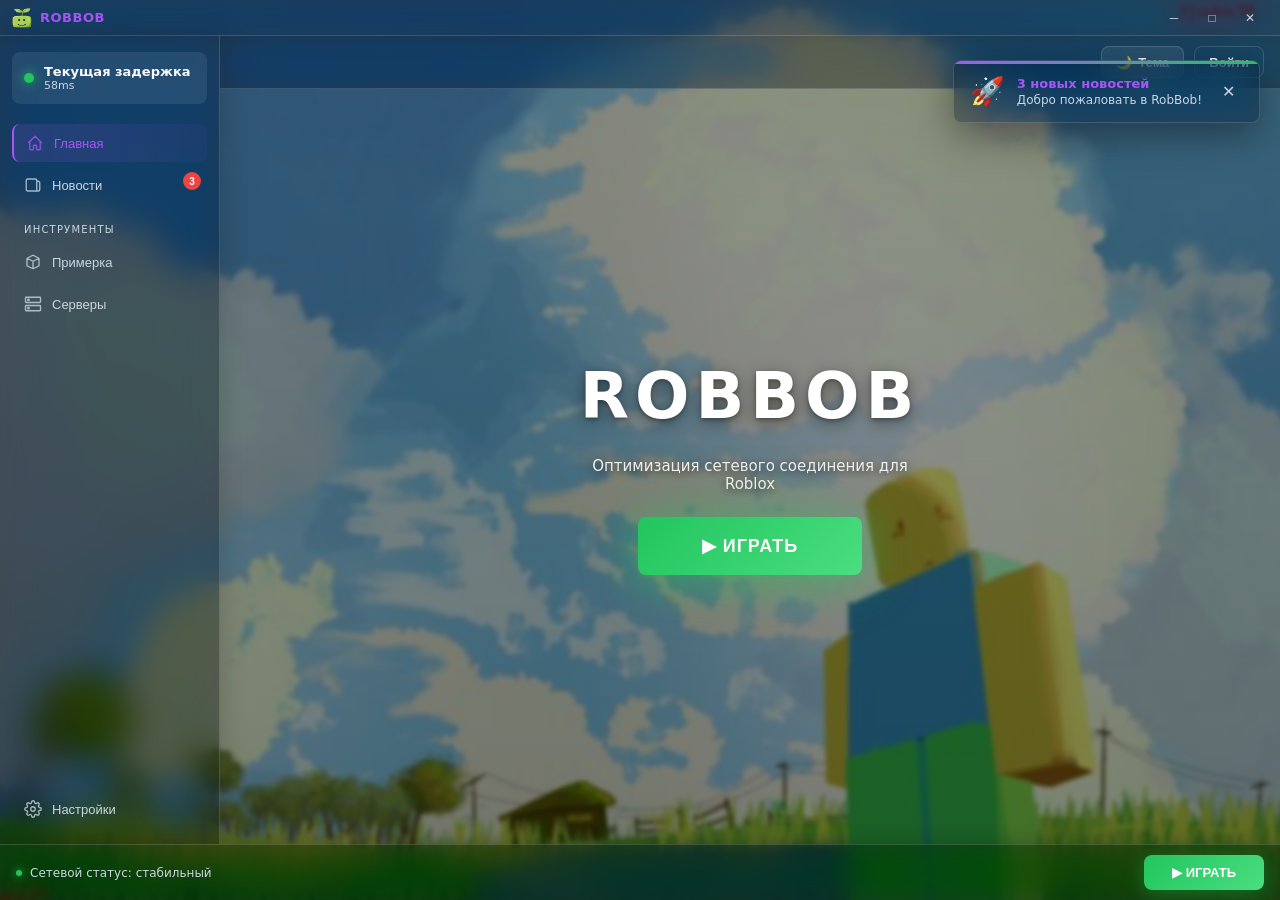
==== src/index.html @ 4bb6ec1b "Add files via upload" ====
<!DOCTYPE html>
<html lang="ru">
<head>
  <meta charset="UTF-8">
  <meta name="viewport" content="width=device-width, initial-scale=1.0">
  <meta http-equiv="Content-Security-Policy" content="default-src 'self'; script-src 'self'; style-src 'self' 'unsafe-inline'; img-src 'self' https: data:; connect-src 'self' https:">
  <title>RobBob Launcher</title>
  <link rel="stylesheet" href="styles/main.css">
</head>
<body>
  <!-- Loading Screen -->
  <div class="loading-screen" id="loadingScreen">
    <div class="loading-content">
      <div class="loading-logo">ROBBOB</div>
      <div class="loading-subtitle">Запуск лаунчера...</div>
      <div class="loading-bar">
        <div class="loading-progress" id="loadingProgress"></div>
      </div>
      <div class="loading-status" id="loadingStatus">Инициализация...</div>
    </div>
  </div>

  <!-- Theme Transition Overlay -->
  <div class="theme-transition-overlay" id="themeOverlay"></div>

  <div class="launcher" id="launcher" style="display:none;">
    <!-- Custom Titlebar -->
    <div class="titlebar">
      <div class="logo">
        <div class="logo-icon"></div>
        <span class="logo-text">ROBBOB</span>
      </div>
      <div class="spacer"></div>
      <div class="win-controls">
        <button id="minBtn" title="Свернуть">─</button>
        <button id="maxBtn" title="Развернуть">□</button>
        <button id="closeBtn" class="close" title="Закрыть">✕</button>
      </div>
    </div>

    <div class="layout">
      <!-- Sidebar -->
      <aside class="sidebar">
        <div class="status-block">
          <div class="status-dot" id="connectionDot"></div>
          <div class="status-info">
            <div class="label">Текущая задержка</div>
            <div class="sub"><span id="pingLabel">48ms</span></div>
          </div>
        </div>

        <nav class="nav">
          <button class="nav-item active" data-page="page-main">
            <svg viewBox="0 0 24 24" fill="none" stroke="currentColor">
              <path d="M3 12l9-9 9 9M5 10v10a1 1 0 001 1h3a1 1 0 001-1v-4a1 1 0 011-1h2a1 1 0 011 1v4a1 1 0 001 1h3a1 1 0 001-1V10"/>
            </svg>
            <span>Главная</span>
          </button>

          <button class="nav-item" data-page="page-news">
            <svg viewBox="0 0 24 24" fill="none" stroke="currentColor">
              <path d="M19 20H5a2 2 0 01-2-2V6a2 2 0 012-2h10a2 2 0 012 2v1m2 13a2 2 0 01-2-2V7m2 13a2 2 0 002-2V9a2 2 0 00-2-2h-2"/>
            </svg>
            <span>Новости</span>
          </button>

          <div class="nav-category">Инструменты</div>

          <button class="nav-item" data-page="page-accessories">
            <svg viewBox="0 0 24 24" fill="none" stroke="currentColor">
              <path d="M20 7l-8-4-8 4m16 0l-8 4m8-4v10l-8 4m0-10L4 7m8 4v10M4 7v10l8 4"/>
            </svg>
            <span>Примерка</span>
          </button>

          <button class="nav-item" data-page="page-servers">
            <svg viewBox="0 0 24 24" fill="none" stroke="currentColor">
              <rect x="2" y="3" width="20" height="7" rx="1"/>
              <rect x="2" y="14" width="20" height="7" rx="1"/>
              <circle cx="6" cy="6.5" r="1"/>
              <circle cx="6" cy="17.5" r="1"/>
            </svg>
            <span>Серверы</span>
          </button>
        </nav>

        <div class="sidebar-footer">
          <button class="nav-item" data-page="page-settings">
            <svg viewBox="0 0 24 24" fill="none" stroke="currentColor">
              <circle cx="12" cy="12" r="3"/>
              <path d="M19.4 15a1.65 1.65 0 00.33 1.82l.06.06a2 2 0 01-2.83 2.83l-.06-.06a1.65 1.65 0 00-1.82-.33 1.65 1.65 0 00-1 1.51V21a2 2 0 01-4 0v-.09A1.65 1.65 0 009 19.4a1.65 1.65 0 00-1.82.33l-.06.06a2 2 0 01-2.83-2.83l.06-.06a1.65 1.65 0 00.33-1.82 1.65 1.65 0 00-1.51-1H3a2 2 0 010-4h.09A1.65 1.65 0 004.6 9a1.65 1.65 0 00-.33-1.82l-.06-.06a2 2 0 112.83-2.83l.06.06a1.65 1.65 0 001.82.33H9a1.65 1.65 0 001-1.51V3a2 2 0 114 0v.09a1.65 1.65 0 001 1.51 1.65 1.65 0 001.82-.33l.06-.06a2 2 0 112.83 2.83l-.06.06a1.65 1.65 0 00-.33 1.82V9a1.65 1.65 0 001.51 1H21a2 2 0 010 4h-.09a1.65 1.65 0 00-1.51 1z"/>
            </svg>
            <span>Настройки</span>
          </button>
        </div>
      </aside>

      <!-- Main Content -->
      <main class="content">
        <div class="topbar">
          <div id="userProfile" class="user-profile" style="display:none;"></div>
          <button class="theme-toggle" id="themeToggle" title="Сменить тему">
            <span class="icon">🌙</span>
            <span>Тема</span>
          </button>
          <button class="btn ghost" id="openLogin">Войти</button>
        </div>

        <section class="pages">
          <!-- Main Page -->
          <div id="page-main" class="page page-main active">
            <div class="main-content">
              <div class="main-logo">ROBBOB</div>
              <div class="main-subtitle">Оптимизация сетевого соединения для Roblox</div>
              <button class="play-btn" id="playBtn">▶ ИГРАТЬ</button>
            </div>
          </div>

          <!-- News Page -->
          <div id="page-news" class="page">
            <div class="page-inner">
              <h2 style="margin:0 0 16px 0; color:var(--text);">Новости</h2>
              <div id="newsContainer" class="news-container">
                <!-- News cards will be loaded dynamically -->
                <div class="news-loading">
                  <div class="loading-spinner"></div>
                  <span>Загрузка новостей...</span>
                </div>
              </div>
            </div>
          </div>

          <!-- Accessories Page -->
          <div id="page-accessories" class="page">
            <div class="page-inner" style="display:flex; flex-direction:column; align-items:center; justify-content:center;">
              <div class="card" style="max-width:420px; text-align:center;">
                <h3 style="margin-bottom:12px;">🎭 Catalog Avatar Creator</h3>
                <p style="margin-bottom:16px;">Примерь любые аксессуары на своего аватара перед покупкой.</p>
                <button class="btn primary" style="width:100%;" id="openCatalog">Открыть →</button>
              </div>
            </div>
          </div>

          <!-- Servers Page -->
          <div id="page-servers" class="page">
            <div class="page-inner">
              <h2 style="margin:0 0 16px 0; color:var(--text);">Статус серверов</h2>
              <div class="server-item">
                <div class="name">🇷🇺 Россия (Москва)</div>
                <div class="status-ok">● OK — 48ms</div>
              </div>
              <div class="server-item">
                <div class="name">🇩🇪 Европа (Франкфурт)</div>
                <div class="status-ok">● OK — 72ms</div>
              </div>
              <div class="server-item">
                <div class="name">🇺🇸 США (Нью-Йорк)</div>
                <div class="status-ok">● OK — 120ms</div>
              </div>
            </div>
          </div>

          <!-- Settings Page -->
          <div id="page-settings" class="page">
            <div class="page-inner">
              <h2 style="margin:0 0 16px 0; color:var(--text);">Настройки</h2>
              <div class="card">
                <!-- Network Mode Toggle -->
                  <div class="setting-row">
                    <div class="setting-left">
                      <div class="setting-label-row">
                        <span class="setting-label">Сетевой режим</span>
                        <span class="network-indicator" id="networkIndicator"></span>
                      </div>
                      <div class="setting-desc">Улучшенное сетевое соединение</div>
                      <button class="details-link" id="networkDetailsBtn">подробнее</button>
                    </div>
                    <label class="toggle-switch">
                      <input type="checkbox" id="networkToggle" checked>
                      <span class="toggle-slider"></span>
                    </label>
                  </div>
  
                  <!-- Network Mode Select -->
                  <div class="setting-row" id="networkModeRow">
                    <div>
                      <div class="setting-label">Метод подключения</div>
                      <div class="setting-desc">Если не работает - попробуйте другой вариант</div>
                    </div>
                    <select id="networkModeSelect">
                      <option value="general">Вариант 1</option>
                    </select>
                  </div>

                <div class="setting-row">
                  <div>
                    <div class="setting-label">Тема оформления</div>
                    <div class="setting-desc">Выберите тёмную или светлую тему</div>
                  </div>
                  <select id="themeSelect">
                    <option value="dark">Тёмная</option>
                    <option value="light">Светлая</option>
                  </select>
                </div>
                <div class="setting-row">
                  <div>
                    <div class="setting-label">Сворачивать в трей</div>
                    <div class="setting-desc">При закрытии сворачивать в системный трей</div>
                  </div>
                  <select id="minimizeToTray">
                    <option value="true">Включено</option>
                    <option value="false">Выключено</option>
                  </select>
                </div>
                <div class="setting-row">
                  <div>
                    <div class="setting-label">Версия</div>
                    <div class="setting-desc">RobBob Launcher v1.0.0</div>
                  </div>
                </div>
              </div>
            </div>
          </div>
        </section>
      </main>
    </div>

    <!-- Footer -->
    <div class="footer-bar">
      <div class="footer-status">
        <div class="dot" id="footerDot"></div>
        <span id="footerStatus">Сетевой статус: стабильный</span>
      </div>
      <button class="play-btn-small" id="playBtnFooter">▶ ИГРАТЬ</button>
    </div>
  </div>

  <!-- Login Modal -->
  <div class="modal" id="loginModal">
    <div class="sheet">
      <h2>Вход в аккаунт</h2>
      <p>Введите никнейм Roblox для быстрого переключения.</p>
      <input type="text" id="nickInput" placeholder="Ваш никнейм Roblox">
      <div class="actions">
        <button class="btn ghost" id="loginCancel">Отмена</button>
        <button class="btn primary" id="loginConfirm">Войти</button>
      </div>
    </div>
  </div>

  <!-- Profile Modal -->
  <div class="modal" id="profileModal">
    <div class="sheet profile-sheet">
      <div class="profile-modal-content">
        <div class="profile-avatar-large" id="profileAvatarLarge"></div>
        <div class="profile-info">
          <h2 id="profileDisplayName">Игрок</h2>
          <p class="profile-username" id="profileUsername">@username</p>
          <div class="profile-stats">
            <div class="profile-stat">
              <span class="stat-label">Регистрация</span>
              <span class="stat-value" id="profileCreated">-</span>
            </div>
          </div>
          <div class="profile-actions">
            <button class="btn primary" id="openRobloxProfile">Открыть профиль Roblox</button>
            <button class="btn ghost" id="profileLogout">Выйти</button>
          </div>
        </div>
      </div>
      <div class="actions">
        <button class="btn ghost" id="profileModalClose">Закрыть</button>
      </div>
    </div>
  </div>

  <!-- Network Mode Info Modal -->
  <div class="modal" id="networkModal">
    <div class="sheet network-info-sheet">
      <h2>🛡️ Сетевой режим</h2>
      <div class="network-info-content">
        <p>Сетевой режим улучшает стабильность соединения с игровыми серверами и снижает сетевые задержки.</p>

        <h3>Как это работает?</h3>
        <p>Лаунчер применяет локальные настройки сетевого взаимодействия для повышения стабильности соединения и уменьшения задержек.</p>

        <h3>Безопасно ли это?</h3>
        <p>Да. Все изменения применяются локально на устройстве пользователя и не требуют передачи данных третьим лицам.</p>

        <h3>Технология:</h3>
        <p class="tech-link">Используются общедоступные методы настройки сетевого взаимодействия.</p>
      </div>
      <div class="actions">
        <button class="btn primary" id="networkModalClose">Понятно</button>
      </div>
    </div>
  </div>

  <!-- Telegram Verification Modal -->
  <div class="modal" id="telegramModal">
    <div class="sheet telegram-sheet">
      <h2>📱 Подтверждение доступа</h2>
      <div class="telegram-content">
        <p>Для использования лаунчера необходимо подписаться на наш Telegram канал.</p>
        
        <div class="telegram-steps">
          <div class="step">
            <span class="step-num">1</span>
            <span>Подпишитесь на канал <a href="#" id="openTelegramChannel" class="telegram-link">@channel</a></span>
          </div>
          <div class="step">
            <span class="step-num">2</span>
            <span>Напишите боту <a href="#" id="openTelegramBot" class="telegram-link">@bot</a> команду /verify</span>
          </div>
          <div class="step">
            <span class="step-num">3</span>
            <span>Введите полученный код ниже</span>
          </div>
        </div>
        
        <input type="text" id="telegramCode" placeholder="Введите код верификации" autocomplete="off">
        <div class="telegram-error" id="telegramError"></div>
      </div>
      <div class="actions">
        <button class="btn ghost" id="telegramCancel">Позже</button>
        <button class="btn primary" id="telegramVerify">Подтвердить</button>
      </div>
    </div>
  </div>

  <!-- Scripts -->
  <script src="scripts/updater.js"></script>
  <script src="scripts/loading.js"></script>
  <script src="scripts/theme.js"></script>
  <script src="scripts/navigation.js"></script>
  <script src="scripts/modals.js"></script>
  <script src="scripts/telegram.js"></script>
  <script src="scripts/bypass.js"></script>
  <script src="scripts/slideshow.js"></script>
  <script src="scripts/news.js"></script>
  <script src="scripts/app.js"></script>
</body>
</html>
---- src/styles/main.css ----
/* ========================================
   RobBob Launcher - Main Styles
   ======================================== */

/* CSS Variables - Theme */
:root {
  --bg-1: #0a0b0f;
  --bg-2: #12131a;
  --panel: rgba(10,10,20,0.35);
  --glass: rgba(255,255,255,0.08);
  --border: rgba(255,255,255,0.15);
  --accent: #a855f7;
  --accent-2: #c084fc;
  --accent-glow: rgba(168,85,247,0.35);
  --green: #22c55e;
  --green-2: #4ade80;
  --green-glow: rgba(34,197,94,0.35);
  --red: #ef4444;
  --red-glow: rgba(239,68,68,0.35);
  --yellow: #eab308;
  --muted: #cbd5e1;
  --text: #f8fafc;
  --radius: 8px;
  --shadow: 0 8px 32px rgba(0,0,0,0.5);
  --transition: 180ms cubic-bezier(.2,.9,.3,1);
}

/* Light Theme */
:root[data-theme='light'] {
  --bg-1: #f8fafc;
  --bg-2: #ffffff;
  --panel: rgba(255,255,255,0.25);
  --glass: rgba(255,255,255,0.2);
  --border: rgba(255,255,255,0.4);
  --accent: #7c3aed;
  --accent-2: #8b5cf6;
  --accent-glow: rgba(124,58,237,0.4);
  --green: #16a34a;
  --green-2: #22c55e;
  --green-glow: rgba(22,163,74,0.35);
  --red: #dc2626;
  --red-glow: rgba(220,38,38,0.25);
  --muted: #334155;
  --text: #1e293b;
}

/* ========================================
   Loading Screen
   ======================================== */

.loading-screen {
  position: fixed;
  inset: 0;
  background: linear-gradient(135deg, #0a0b0f 0%, #1a1b2e 50%, #0a0b0f 100%);
  display: flex;
  align-items: center;
  justify-content: center;
  z-index: 9999;
  transition: opacity 0.5s ease, visibility 0.5s ease;
}

.loading-screen.hidden {
  opacity: 0;
  visibility: hidden;
}

.loading-content {
  text-align: center;
  display: flex;
  flex-direction: column;
  align-items: center;
  gap: 20px;
}

.loading-logo {
  font-size: 72px;
  font-weight: 900;
  letter-spacing: 8px;
  color: #ffffff;
  text-shadow:
    0 0 30px rgba(255,255,255,0.9),
    0 0 60px rgba(168,85,247,0.7),
    0 0 90px rgba(168,85,247,0.5);
  animation: loadingPulse 2s ease-in-out infinite;
}

@keyframes loadingPulse {
  0%, 100% {
    text-shadow:
      0 0 30px rgba(255,255,255,0.9),
      0 0 60px rgba(168,85,247,0.7),
      0 0 90px rgba(168,85,247,0.5);
  }
  50% {
    text-shadow:
      0 0 40px rgba(255,255,255,1),
      0 0 80px rgba(34,197,94,0.8),
      0 0 120px rgba(34,197,94,0.6);
  }
}

.loading-subtitle {
  color: rgba(255,255,255,0.7);
  font-size: 16px;
  font-weight: 500;
}

.loading-bar {
  width: 300px;
  height: 4px;
  background: rgba(255,255,255,0.1);
  border-radius: 2px;
  overflow: hidden;
}

.loading-progress {
  height: 100%;
  width: 0%;
  background: linear-gradient(90deg, #a855f7, #22c55e);
  border-radius: 2px;
  transition: width 0.3s ease;
}

.loading-status {
  color: rgba(255,255,255,0.5);
  font-size: 13px;
}

/* Update Available UI in Loading Screen */
.update-available {
  display: flex;
  flex-direction: column;
  align-items: center;
  gap: 16px;
}

.update-badge {
  background: linear-gradient(135deg, #a855f7, #c084fc);
  color: #fff;
  padding: 8px 20px;
  border-radius: 20px;
  font-size: 14px;
  font-weight: 600;
  box-shadow: 0 4px 20px rgba(168,85,247,0.4);
  animation: updatePulse 2s ease-in-out infinite;
}

@keyframes updatePulse {
  0%, 100% { transform: scale(1); box-shadow: 0 4px 20px rgba(168,85,247,0.4); }
  50% { transform: scale(1.02); box-shadow: 0 6px 30px rgba(168,85,247,0.6); }
}

.update-versions {
  color: rgba(255,255,255,0.7);
  font-size: 14px;
}

.update-buttons {
  display: flex;
  gap: 12px;
  margin-top: 8px;
}

.update-btn {
  padding: 12px 32px;
  border-radius: 8px;
  border: none;
  font-family: inherit;
  font-size: 14px;
  font-weight: 600;
  cursor: pointer;
  transition: all 0.2s ease;
}

.update-btn.primary {
  background: linear-gradient(135deg, #a855f7, #c084fc);
  color: #fff;
  box-shadow: 0 4px 20px rgba(168,85,247,0.4);
}

.update-btn.primary:hover {
  transform: translateY(-2px);
  box-shadow: 0 6px 30px rgba(168,85,247,0.5);
}

.update-btn.ghost {
  background: rgba(255,255,255,0.1);
  color: rgba(255,255,255,0.8);
  border: 1px solid rgba(255,255,255,0.2);
}

.update-btn.ghost:hover {
  background: rgba(255,255,255,0.15);
  color: #fff;
}

/* Update Error UI */
.update-error {
  display: flex;
  flex-direction: column;
  align-items: center;
  gap: 12px;
}

.update-error .error-icon {
  width: 56px;
  height: 56px;
  border-radius: 50%;
  background: #ef4444;
  display: flex;
  align-items: center;
  justify-content: center;
  font-size: 28px;
  color: #fff;
}

.update-error .error-message {
  color: #ef4444;
  font-size: 14px;
  text-align: center;
  max-width: 280px;
}

/* Update Notes (Release Notes) */
.update-notes {
  background: rgba(255,255,255,0.05);
  border: 1px solid rgba(255,255,255,0.1);
  border-radius: 8px;
  padding: 12px 16px;
  font-size: 13px;
  color: rgba(255,255,255,0.7);
  max-width: 400px;
  max-height: 120px;
  overflow-y: auto;
  text-align: left;
  line-height: 1.5;
}

/* Update Notice (Mandatory Update Warning) */
.update-notice {
  color: rgba(255,255,255,0.5);
  font-size: 12px;
  margin-top: 12px;
  padding: 8px 16px;
  background: rgba(239,68,68,0.1);
  border: 1px solid rgba(239,68,68,0.2);
  border-radius: 6px;
}

/* Update Version Info (Auto-update screen) */
.update-version-info {
  color: rgba(255,255,255,0.6);
  font-size: 13px;
  margin-bottom: 8px;
}

/* Reset & Base */
* {
  box-sizing: border-box;
  margin: 0;
  padding: 0;
}

body {
  font-family: 'Inter', 'Segoe UI', system-ui, -apple-system, sans-serif;
  background: var(--bg-1);
  color: var(--text);
  overflow: hidden;
  user-select: none;
}

/* Scrollbar */
::-webkit-scrollbar {
  width: 8px;
  height: 8px;
}

::-webkit-scrollbar-track {
  background: transparent;
}

::-webkit-scrollbar-thumb {
  background: var(--border);
  border-radius: 4px;
}

::-webkit-scrollbar-thumb:hover {
  background: var(--muted);
}

/* ========================================
   Layout
   ======================================== */

.launcher {
  width: 100vw;
  height: 100vh;
  display: flex;
  flex-direction: column;
  position: relative;
  overflow: hidden;
}

/* Global background image on entire launcher */
.launcher::before {
  content: '';
  position: absolute;
  inset: 0;
  background: url('../images/686f3b653eb2da69b127a0a88e1c24c8.jpg') center/cover no-repeat;
  filter: brightness(0.7) blur(2px);
  transform: scale(1.02);
  z-index: 0;
  transition: background-image 0.5s ease;
}

/* Dark overlay - very subtle */
.launcher::after {
  content: '';
  position: absolute;
  inset: 0;
  background: linear-gradient(180deg, rgba(0,0,0,0.15) 0%, rgba(0,0,0,0.25) 100%);
  z-index: 0;
}

/* Light theme background adjustments */
[data-theme='light'] .launcher::before {
  filter: brightness(0.85) blur(2px);
}

[data-theme='light'] .launcher::after {
  background: linear-gradient(180deg, rgba(255,255,255,0.1) 0%, rgba(255,255,255,0.2) 100%);
}

/* Background slideshow classes */
.launcher.bg-1::before {
  background-image: url('../images/686f3b653eb2da69b127a0a88e1c24c8.jpg');
}

.launcher.bg-2::before {
  background-image: url('../images/6116b81b4a70360c14c4bb7e175436af.jpg');
}

.launcher.bg-3::before {
  background-image: url('../images/9523c2dbb047eadf81ec3d4605fa7023.jpg');
}

.launcher.bg-4::before {
  background-image: url('../images/c329b85ef8fb26754e83d25e09ae823c.jpg');
}

.launcher.bg-5::before {
  background-image: url('../images/f558d98c7121fa0d0fda58d40ed8fd15.jpg');
}

.layout {
  display: flex;
  flex: 1;
  min-height: 0;
  position: relative;
  z-index: 1;
}

/* ========================================
   Titlebar (Custom)
   ======================================== */

.titlebar {
  height: 36px;
  display: flex;
  align-items: center;
  padding: 0 12px;
  background: var(--panel);
  backdrop-filter: blur(16px) saturate(180%);
  -webkit-backdrop-filter: blur(16px) saturate(180%);
  border-bottom: 1px solid var(--border);
  box-shadow: 0 4px 16px rgba(0,0,0,0.15);
  -webkit-app-region: drag;
  position: relative;
  z-index: 1;
}

.titlebar .logo {
  display: flex;
  align-items: center;
  gap: 8px;
  -webkit-app-region: no-drag;
}

.titlebar .logo-icon {
  width: 20px;
  height: 20px;
  background: url('../images/icon.png') center/contain no-repeat;
  border-radius: 4px;
}

.titlebar .logo-text {
  font-weight: 700;
  font-size: 13px;
  color: var(--accent);
  letter-spacing: 0.5px;
}

.titlebar .spacer {
  flex: 1;
}

.titlebar .win-controls {
  display: flex;
  gap: 2px;
  -webkit-app-region: no-drag;
}

.win-controls button {
  background: transparent;
  border: none;
  color: var(--muted);
  width: 36px;
  height: 28px;
  border-radius: var(--radius);
  cursor: pointer;
  transition: var(--transition);
  font-size: 12px;
  display: flex;
  align-items: center;
  justify-content: center;
}

.win-controls button:hover {
  background: var(--glass);
  color: var(--text);
}

.win-controls button.close:hover {
  background: var(--red);
  color: #fff;
}

/* ========================================
   Sidebar
   ======================================== */

.sidebar {
  width: 220px;
  background: var(--panel);
  backdrop-filter: blur(16px) saturate(180%);
  -webkit-backdrop-filter: blur(16px) saturate(180%);
  border-right: 1px solid var(--border);
  box-shadow: 4px 0 24px rgba(0,0,0,0.15);
  padding: 16px 12px;
  display: flex;
  flex-direction: column;
  gap: 8px;
}

/* Status Block */
.status-block {
  display: flex;
  align-items: center;
  gap: 10px;
  padding: 12px;
  border-radius: var(--radius);
  background: var(--glass);
}

.status-dot {
  width: 10px;
  height: 10px;
  border-radius: 50%;
  background: var(--green);
  box-shadow: 0 0 12px var(--green);
  animation: pulse 2s ease-in-out infinite;
}

.status-dot.offline {
  background: var(--red);
  box-shadow: 0 0 12px var(--red);
}

.status-dot.warning {
  background: var(--yellow);
  box-shadow: 0 0 12px var(--yellow);
}

@keyframes pulse {
  0%, 100% { opacity: 1; }
  50% { opacity: 0.6; }
}

.status-info .label {
  font-weight: 600;
  font-size: 13px;
  color: var(--text);
}

.status-info .sub {
  font-size: 11px;
  color: var(--muted);
}

/* Navigation */
.nav {
  margin-top: 12px;
  display: flex;
  flex-direction: column;
  gap: 4px;
}

.nav-item {
  display: flex;
  align-items: center;
  gap: 10px;
  padding: 10px 12px;
  border-radius: var(--radius);
  color: var(--muted);
  cursor: pointer;
  transition: var(--transition);
  font-size: 13px;
  font-weight: 500;
  border: none;
  background: transparent;
  text-align: left;
  width: 100%;
}

.nav-item svg {
  width: 18px;
  height: 18px;
  opacity: 0.8;
  stroke-width: 1.8;
  flex-shrink: 0;
}

.nav-item:hover {
  background: var(--glass);
  color: var(--text);
}

.nav-item.active {
  background: linear-gradient(90deg, rgba(168,85,247,0.15), rgba(168,85,247,0.05));
  color: var(--accent);
  border-left: 2px solid var(--accent);
}

.nav-category {
  margin-top: 16px;
  margin-bottom: 4px;
  color: var(--muted);
  font-size: 10px;
  text-transform: uppercase;
  letter-spacing: 1.2px;
  padding: 0 12px;
}

.sidebar-footer {
  margin-top: auto;
}

/* ========================================
   Content Area
   ======================================== */

.content {
  flex: 1;
  display: flex;
  flex-direction: column;
  min-width: 0;
  background: transparent;
}

/* Topbar */
.topbar {
  display: flex;
  justify-content: flex-end;
  gap: 10px;
  align-items: center;
  padding: 10px 16px;
  border-bottom: 1px solid var(--border);
  background: var(--panel);
  backdrop-filter: blur(16px) saturate(180%);
  -webkit-backdrop-filter: blur(16px) saturate(180%);
}

/* User Profile */
.user-profile {
  display: flex;
  align-items: center;
  gap: 8px;
  padding: 4px 12px 4px 4px;
  background: var(--glass);
  border: 1px solid var(--border);
  border-radius: 20px;
  cursor: pointer;
  transition: var(--transition);
  margin-right: auto;
}

.user-profile:hover {
  background: rgba(168,85,247,0.15);
  border-color: var(--accent);
}

.profile-avatar {
  width: 28px;
  height: 28px;
  border-radius: 50%;
  object-fit: cover;
}

.profile-name {
  font-size: 13px;
  font-weight: 600;
  color: var(--text);
}

/* Pages */
.pages {
  flex: 1;
  overflow: auto;
  position: relative;
  background: transparent;
}

.page {
  display: none;
  position: absolute;
  inset: 0;
  opacity: 0;
  transition: opacity 200ms ease;
  z-index: 1; /* Above background */
  flex-direction: column;
}

.page.active {
  display: flex;
  opacity: 1;
}

.page-inner {
  padding: 24px;
  width: 100%;
  height: 100%;
  overflow: auto;
  position: relative;
  z-index: 1;
}

/* ========================================
   Footer Bar
   ======================================== */

.footer-bar {
  display: flex;
  align-items: center;
  gap: 12px;
  padding: 10px 16px;
  border-top: 1px solid var(--border);
  background: var(--panel);
  backdrop-filter: blur(16px) saturate(180%);
  -webkit-backdrop-filter: blur(16px) saturate(180%);
  box-shadow: 0 -4px 16px rgba(0,0,0,0.15);
  position: relative;
  z-index: 1;
}

.footer-status {
  display: flex;
  gap: 8px;
  align-items: center;
  font-size: 12px;
  color: var(--muted);
}

.footer-status .dot {
  width: 6px;
  height: 6px;
  background: var(--green);
  border-radius: 50%;
  box-shadow: 0 0 8px var(--green);
}

/* ========================================
   Buttons
   ======================================== */

.btn {
  height: 32px;
  padding: 0 14px;
  border-radius: var(--radius);
  border: 1px solid transparent;
  cursor: pointer;
  background: transparent;
  color: var(--text);
  font-weight: 600;
  font-size: 13px;
  transition: var(--transition);
  display: inline-flex;
  align-items: center;
  justify-content: center;
  gap: 6px;
}

.btn.ghost {
  border-color: var(--border);
}

.btn.ghost:hover {
  background: var(--glass);
}

.btn.primary {
  background: linear-gradient(135deg, var(--accent), var(--accent-2));
  color: #fff;
  box-shadow: 0 4px 20px var(--accent-glow);
}

.btn.primary:hover {
  filter: brightness(1.1);
}

.btn.success {
  background: linear-gradient(135deg, var(--green), var(--green-2));
  color: #fff;
  box-shadow: 0 4px 20px var(--green-glow);
}

.btn.success:hover {
  filter: brightness(1.1);
}

.btn.danger {
  background: var(--red);
  color: #fff;
}

.btn.danger:hover {
  filter: brightness(1.1);
}

/* Play Button (Large) */
.play-btn {
  padding: 18px 64px;
  border-radius: var(--radius);
  background: linear-gradient(135deg, var(--green), var(--green-2));
  color: #fff;
  font-weight: 800;
  font-size: 18px;
  letter-spacing: 1px;
  border: none;
  cursor: pointer;
  box-shadow: 0 8px 40px var(--green-glow), 0 0 60px var(--green-glow);
  transition: transform 150ms ease, box-shadow 150ms ease;
}

.play-btn:hover {
  transform: translateY(-4px) scale(1.02);
  box-shadow: 0 12px 50px var(--green-glow), 0 0 80px var(--green-glow);
}

.play-btn:active {
  transform: translateY(0) scale(0.98);
}

/* Play Button (Small) */
.play-btn-small {
  margin-left: auto;
  padding: 10px 28px;
  border-radius: var(--radius);
  background: linear-gradient(135deg, var(--green), var(--green-2));
  color: #fff;
  font-weight: 700;
  font-size: 13px;
  border: none;
  cursor: pointer;
  box-shadow: 0 4px 20px var(--green-glow);
  transition: var(--transition);
}

.play-btn-small:hover {
  filter: brightness(1.1);
  transform: translateY(-2px);
}

/* Theme Toggle */
.theme-toggle {
  height: 32px;
  padding: 0 14px;
  border-radius: var(--radius);
  display: flex;
  align-items: center;
  justify-content: center;
  gap: 6px;
  background: var(--glass);
  border: 1px solid var(--border);
  cursor: pointer;
  transition: var(--transition);
  font-size: 13px;
  font-weight: 600;
  color: var(--text);
}

.theme-toggle:hover {
  background: rgba(168,85,247,0.1);
  border-color: var(--accent);
}

/* ========================================
   Cards
   ======================================== */

.card {
  background: var(--panel);
  border-radius: var(--radius);
  padding: 18px;
  border: 1px solid var(--border);
}

.card h3 {
  margin: 0 0 8px 0;
  color: var(--accent);
  font-size: 15px;
}

.card p {
  margin: 0;
  color: var(--muted);
  font-size: 13px;
  line-height: 1.5;
}

.grid {
  display: grid;
  grid-template-columns: repeat(2, 1fr);
  gap: 16px;
}

/* ========================================
   Forms
   ======================================== */

.setting-row {
  display: flex;
  align-items: center;
  justify-content: space-between;
  padding: 14px 0;
  border-bottom: 1px solid var(--border);
}

.setting-row:last-child {
  border-bottom: none;
}

.setting-label {
  font-size: 13px;
  color: var(--text);
}

.setting-desc {
  font-size: 11px;
  color: var(--muted);
  margin-top: 2px;
}

select, input[type="text"] {
  padding: 8px 12px;
  border-radius: var(--radius);
  background: var(--bg-1);
  color: var(--text);
  border: 1px solid var(--border);
  font-size: 12px;
  font-family: inherit;
}

select:focus, input[type="text"]:focus {
  outline: none;
  border-color: var(--accent);
}

/* ========================================
   Modals
   ======================================== */

.modal {
  position: fixed;
  inset: 0;
  display: flex;
  align-items: center;
  justify-content: center;
  background: rgba(0,0,0,0.6);
  backdrop-filter: blur(4px);
  z-index: 1200;
  opacity: 0;
  pointer-events: none;
  transition: opacity 200ms ease;
}

.modal.open {
  opacity: 1;
  pointer-events: auto;
}

.modal .sheet {
  width: 400px;
  background: var(--panel);
  border-radius: var(--radius);
  padding: 24px;
  border: 1px solid var(--border);
  box-shadow: var(--shadow);
}

.modal h2 {
  margin: 0 0 8px 0;
  color: var(--accent);
  font-size: 18px;
}

.modal p {
  color: var(--muted);
  font-size: 13px;
  margin: 0;
}

.modal .actions {
  display: flex;
  gap: 10px;
  margin-top: 20px;
  justify-content: flex-end;
}

.modal input[type="text"] {
  width: 100%;
  padding: 10px 12px;
  margin-top: 16px;
}

/* ========================================
   Theme Transition
   ======================================== */

.theme-transition-overlay {
  position: fixed;
  inset: 0;
  z-index: 9999;
  pointer-events: none;
  background: var(--bg-1);
  clip-path: circle(0% at 0% 100%);
  transition: clip-path 0.6s cubic-bezier(0.4, 0, 0.2, 1);
}

.theme-transition-overlay.active {
  clip-path: circle(150% at 0% 100%);
}

/* ========================================
   Toast Notifications
   ======================================== */

.toast {
  position: fixed;
  bottom: 24px;
  right: 24px;
  padding: 12px 20px;
  background: var(--panel);
  border: 1px solid var(--border);
  border-radius: var(--radius);
  color: var(--text);
  font-size: 13px;
  box-shadow: var(--shadow);
  z-index: 2000;
  animation: slideIn 200ms ease;
}

.toast.success {
  border-color: var(--green);
}

.toast.error {
  border-color: var(--red);
}

@keyframes slideIn {
  from {
    transform: translateY(20px);
    opacity: 0;
  }
  to {
    transform: translateY(0);
    opacity: 1;
  }
}

/* ========================================
   Server Status Items
   ======================================== */

.server-item {
  display: flex;
  align-items: center;
  justify-content: space-between;
  padding: 14px 16px;
  background: var(--panel);
  border-radius: var(--radius);
  border: 1px solid var(--border);
  margin-bottom: 10px;
}

.server-item .name {
  font-weight: 600;
  color: var(--text);
}

.server-item .status-ok {
  color: var(--green);
  font-size: 13px;
}

/* ========================================
   Main Page (Hero)
   ======================================== */

.page-main {
  position: relative;
  display: flex;
  flex-direction: column;
  align-items: center;
  justify-content: center;
  text-align: center;
  overflow: hidden;
  height: 100%;
  flex: 1;
}

.main-content {
  display: flex;
  flex-direction: column;
  align-items: center;
  justify-content: center;
  gap: 24px;
  position: relative;
  z-index: 1;
}

.main-logo {
  font-size: 64px;
  font-weight: 900;
  letter-spacing: 6px;
  color: #ffffff;
  text-shadow:
    0 2px 4px rgba(0,0,0,0.3),
    0 4px 16px rgba(0,0,0,0.4);
}

/* Light theme */
[data-theme='light'] .main-logo {
  color: #ffffff;
  text-shadow:
    0 2px 4px rgba(0,0,0,0.2),
    0 4px 16px rgba(0,0,0,0.3);
}

.main-subtitle {
  color: rgba(255,255,255,0.9);
  font-size: 15px;
  font-weight: 500;
  max-width: 320px;
  text-shadow:
    0 2px 8px rgba(0,0,0,0.6),
    0 0 20px rgba(0,0,0,0.4);
}

/* Light theme - keep subtitle visible */
[data-theme='light'] .main-subtitle {
  color: rgba(255,255,255,0.95);
  text-shadow:
    0 2px 8px rgba(0,0,0,0.5),
    0 0 20px rgba(0,0,0,0.3);
  font-weight: 600;
}

/* ========================================
   Toggle Switch
   ======================================== */

.toggle-switch {
  position: relative;
  display: inline-block;
  width: 48px;
  height: 26px;
  flex-shrink: 0;
}

.toggle-switch input {
  opacity: 0;
  width: 0;
  height: 0;
}

.toggle-slider {
  position: absolute;
  cursor: pointer;
  top: 0;
  left: 0;
  right: 0;
  bottom: 0;
  background-color: var(--border);
  transition: var(--transition);
  border-radius: 26px;
}

.toggle-slider:before {
  position: absolute;
  content: "";
  height: 20px;
  width: 20px;
  left: 3px;
  bottom: 3px;
  background-color: var(--text);
  transition: var(--transition);
  border-radius: 50%;
}

.toggle-switch input:checked + .toggle-slider {
  background: linear-gradient(135deg, var(--green), var(--green-2));
  box-shadow: 0 0 12px var(--green-glow);
}

.toggle-switch input:checked + .toggle-slider:before {
  transform: translateX(22px);
  background-color: #fff;
}

/* ========================================
   Network Settings
   ======================================== */

.setting-left {
  flex: 1;
}

.setting-label-row {
  display: flex;
  align-items: center;
  gap: 8px;
}

.network-indicator {
  width: 8px;
  height: 8px;
  border-radius: 50%;
  background: var(--muted);
  transition: var(--transition);
}

.network-indicator.active {
  background: var(--green);
  box-shadow: 0 0 8px var(--green);
  animation: pulse 2s ease-in-out infinite;
}

.details-link {
  background: none;
  border: none;
  color: var(--muted);
  font-size: 11px;
  cursor: pointer;
  padding: 0;
  margin-top: 4px;
  text-decoration: underline;
  text-underline-offset: 2px;
  transition: var(--transition);
}

.details-link:hover {
  color: var(--accent);
}

/* ========================================
   Network Info Modal
   ======================================== */

.network-info-sheet {
  max-width: 480px;
}

.network-info-content {
  margin: 16px 0;
}

.network-info-content p {
  margin-bottom: 12px;
  line-height: 1.6;
}

.network-info-content h3 {
  color: var(--text);
  font-size: 14px;
  margin: 16px 0 8px 0;
}

.network-info-content .tech-link {
  color: var(--accent);
  font-weight: 500;
}

/* ========================================
   Profile Modal
   ======================================== */

.profile-sheet {
  max-width: 420px;
  width: 100%;
}

.profile-modal-content {
  display: flex;
  gap: 20px;
  margin: 16px 0;
  align-items: flex-start;
}

.profile-avatar-large {
  width: 140px;
  height: 140px;
  border-radius: var(--radius);
  background: var(--glass);
  border: 2px solid var(--border);
  overflow: hidden;
  flex-shrink: 0;
}

.profile-avatar-large img {
  width: 100%;
  height: 100%;
  object-fit: cover;
}

.profile-info {
  flex: 1;
  display: flex;
  flex-direction: column;
  gap: 8px;
}

.profile-info h2 {
  margin: 0;
  font-size: 22px;
  color: var(--text);
}

.profile-username {
  color: var(--muted);
  font-size: 14px;
  margin: 0;
}

.profile-stats {
  margin-top: 8px;
}

.profile-stat {
  display: flex;
  flex-direction: column;
  gap: 2px;
}

.profile-stat .stat-label {
  font-size: 11px;
  color: var(--muted);
  text-transform: uppercase;
  letter-spacing: 0.5px;
}

.profile-stat .stat-value {
  font-size: 14px;
  color: var(--text);
  font-weight: 600;
}

.profile-actions {
  display: flex;
  flex-direction: column;
  gap: 8px;
  margin-top: 12px;
}

.profile-actions .btn {
  width: 100%;
  justify-content: center;
}

/* ========================================
   News Cards & Notification
   ======================================== */

.news-container {
  display: flex;
  flex-direction: column;
  gap: 12px;
}

.news-loading {
  display: flex;
  flex-direction: column;
  align-items: center;
  justify-content: center;
  gap: 12px;
  padding: 40px;
  color: var(--muted);
  font-size: 14px;
}

.loading-spinner {
  width: 32px;
  height: 32px;
  border: 3px solid var(--border);
  border-top-color: var(--accent);
  border-radius: 50%;
  animation: spin 1s linear infinite;
}

@keyframes spin {
  to { transform: rotate(360deg); }
}

.news-card {
  background: var(--panel);
  backdrop-filter: blur(16px) saturate(180%);
  -webkit-backdrop-filter: blur(16px) saturate(180%);
  border: 1px solid var(--border);
  border-radius: var(--radius);
  padding: 16px;
  transition: var(--transition);
}

.news-card:hover {
  border-color: var(--accent);
  transform: translateY(-2px);
  box-shadow: 0 8px 24px rgba(0,0,0,0.2);
}

.news-card.pinned {
  border-color: var(--accent);
  background: linear-gradient(135deg, rgba(168,85,247,0.1), rgba(168,85,247,0.05));
}

.news-header {
  display: flex;
  align-items: center;
  gap: 10px;
  margin-bottom: 10px;
}

.news-emoji {
  font-size: 24px;
  line-height: 1;
}

.news-title {
  flex: 1;
  margin: 0;
  font-size: 15px;
  font-weight: 600;
  color: var(--text);
}

.news-pin {
  font-size: 14px;
  opacity: 0.7;
}

.news-content {
  margin: 0 0 12px 0;
  font-size: 13px;
  color: var(--muted);
  line-height: 1.5;
}

.news-footer {
  display: flex;
  align-items: center;
  justify-content: space-between;
}

.news-date {
  font-size: 11px;
  color: var(--muted);
  opacity: 0.7;
}

.news-link {
  font-size: 12px;
  color: var(--accent);
  text-decoration: none;
  font-weight: 500;
  cursor: pointer;
  transition: var(--transition);
}

.news-link:hover {
  color: var(--accent-2);
  text-decoration: underline;
}

/* Navigation Badge */
.nav-badge {
  position: absolute;
  top: 6px;
  right: 6px;
  min-width: 18px;
  height: 18px;
  padding: 0 5px;
  background: var(--red);
  color: #fff;
  font-size: 10px;
  font-weight: 700;
  border-radius: 9px;
  display: flex;
  align-items: center;
  justify-content: center;
  animation: badgePulse 2s ease-in-out infinite;
}

@keyframes badgePulse {
  0%, 100% { transform: scale(1); }
  50% { transform: scale(1.1); }
}

.nav-item {
  position: relative;
}

/* News Notification Popup */
.news-notification {
  position: fixed;
  top: 60px;
  right: 20px;
  z-index: 2000;
  max-width: 360px;
  background: var(--panel);
  backdrop-filter: blur(20px) saturate(180%);
  -webkit-backdrop-filter: blur(20px) saturate(180%);
  border: 1px solid var(--border);
  border-radius: var(--radius);
  box-shadow: 0 12px 40px rgba(0,0,0,0.4);
  overflow: hidden;
  transform: translateX(120%);
  opacity: 0;
  transition: transform 0.4s cubic-bezier(0.4, 0, 0.2, 1),
              opacity 0.3s ease;
}

.news-notification.show {
  transform: translateX(0);
  opacity: 1;
}

.notification-content {
  display: flex;
  align-items: center;
  gap: 12px;
  padding: 14px 16px;
  cursor: pointer;
  transition: var(--transition);
}

.notification-content:hover {
  background: var(--glass);
}

.notification-icon {
  font-size: 28px;
  flex-shrink: 0;
}

.notification-text {
  flex: 1;
  min-width: 0;
}

.notification-title {
  font-size: 13px;
  font-weight: 600;
  color: var(--accent);
  margin-bottom: 2px;
}

.notification-preview {
  font-size: 12px;
  color: var(--muted);
  white-space: nowrap;
  overflow: hidden;
  text-overflow: ellipsis;
}

.notification-close {
  background: none;
  border: none;
  color: var(--muted);
  font-size: 16px;
  cursor: pointer;
  padding: 4px 8px;
  border-radius: 4px;
  transition: var(--transition);
  flex-shrink: 0;
}

.notification-close:hover {
  background: var(--glass);
  color: var(--text);
}

/* Notification entry animation */
.news-notification::before {
  content: '';
  position: absolute;
  top: 0;
  left: 0;
  right: 0;
  height: 3px;
  background: linear-gradient(90deg, var(--accent), var(--green));
}

/* ========================================
   Telegram Verification Modal
   ======================================== */

.telegram-sheet {
  max-width: 440px;
  width: 100%;
}

.telegram-content {
  margin: 16px 0;
}

.telegram-content > p {
  margin-bottom: 20px;
  line-height: 1.6;
}

.telegram-steps {
  display: flex;
  flex-direction: column;
  gap: 12px;
  margin-bottom: 20px;
}

.telegram-steps .step {
  display: flex;
  align-items: center;
  gap: 12px;
  padding: 12px;
  background: var(--glass);
  border-radius: var(--radius);
  border: 1px solid var(--border);
}

.telegram-steps .step-num {
  width: 28px;
  height: 28px;
  background: linear-gradient(135deg, var(--accent), var(--accent-2));
  border-radius: 50%;
  display: flex;
  align-items: center;
  justify-content: center;
  font-weight: 700;
  font-size: 14px;
  color: #fff;
  flex-shrink: 0;
}

.telegram-link {
  color: var(--accent);
  text-decoration: none;
  font-weight: 600;
  cursor: pointer;
  transition: var(--transition);
}

.telegram-link:hover {
  color: var(--accent-2);
  text-decoration: underline;
}

.telegram-content input[type="text"] {
  width: 100%;
  padding: 14px 16px;
  font-size: 16px;
  letter-spacing: 2px;
  text-align: center;
  text-transform: uppercase;
  background: var(--bg-1);
  border: 2px solid var(--border);
  border-radius: var(--radius);
  color: var(--text);
  transition: var(--transition);
}

.telegram-content input[type="text"]:focus {
  outline: none;
  border-color: var(--accent);
  box-shadow: 0 0 0 3px var(--accent-glow);
}

.telegram-content input[type="text"]::placeholder {
  text-transform: none;
  letter-spacing: normal;
  font-size: 14px;
}

.telegram-error {
  margin-top: 12px;
  padding: 10px 14px;
  background: rgba(239, 68, 68, 0.1);
  border: 1px solid rgba(239, 68, 68, 0.3);
  border-radius: var(--radius);
  color: var(--red);
  font-size: 13px;
  text-align: center;
  display: none;
}

.telegram-error.visible {
  display: block;
}

/* Telegram Verified Badge (for future use) */
.telegram-badge {
  display: inline-flex;
  align-items: center;
  gap: 6px;
  padding: 4px 10px;
  background: linear-gradient(135deg, #0088cc, #00a8e8);
  border-radius: 12px;
  font-size: 11px;
  font-weight: 600;
  color: #fff;
}

.telegram-badge::before {
  content: '✓';
  font-size: 10px;
}

/* ========================================
   Responsive
   ======================================== */

@media (max-width: 900px) {
  .sidebar {
    width: 64px;
    padding: 12px 8px;
  }
  
  .sidebar .status-info,
  .nav-item span,
  .sidebar-footer span,
  .nav-category {
    display: none;
  }
  
  .nav-item {
    justify-content: center;
    padding: 12px;
  }
  
  .sidebar-footer .nav-item {
    justify-content: center;
  }
  
  .grid {
    grid-template-columns: 1fr;
  }
  
  .main-logo {
    font-size: 36px;
  }
}
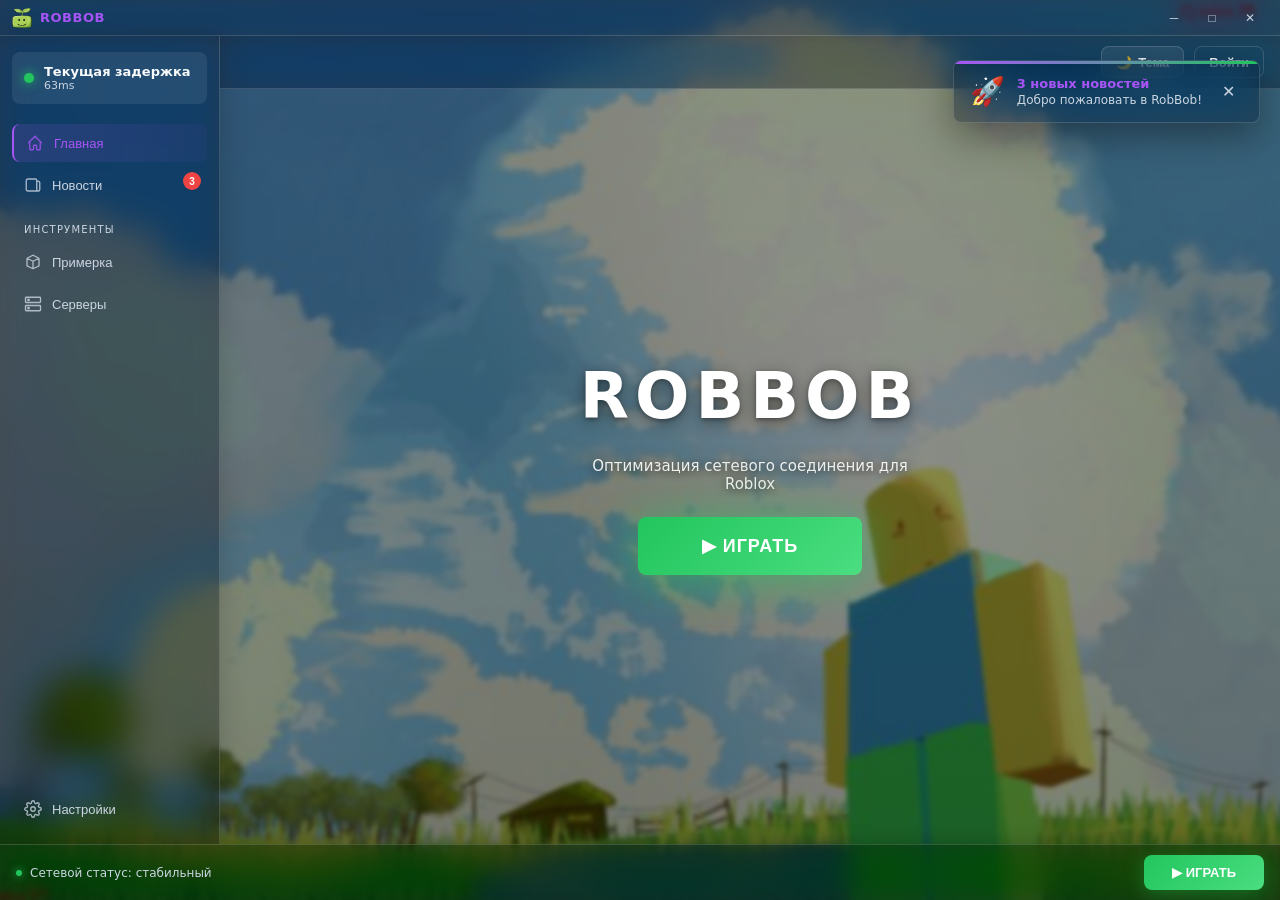
==== commit dcef26c0: "feat: Implement mandatory Telegram authentication with auto-revocation - Auto-show Telegram modal on" ====
--- a/src/index.html
+++ b/src/index.html
@@ -299,9 +299,10 @@
   <!-- Telegram Verification Modal -->
   <div class="modal" id="telegramModal">
     <div class="sheet telegram-sheet">
-      <h2>📱 Подтверждение доступа</h2>
+      <h2>📱 Обязательное подтверждение доступа</h2>
       <div class="telegram-content">
-        <p>Для использования лаунчера необходимо подписаться на наш Telegram канал.</p>
+        <p><strong>Для использования лаунчера необходимо подписаться на наш Telegram канал и подтвердить подписку.</strong></p>
+        <p style="margin-top: 8px; font-size: 0.9em; opacity: 0.8;">Это окно нельзя закрыть до подтверждения.</p>
         
         <div class="telegram-steps">
           <div class="step">
